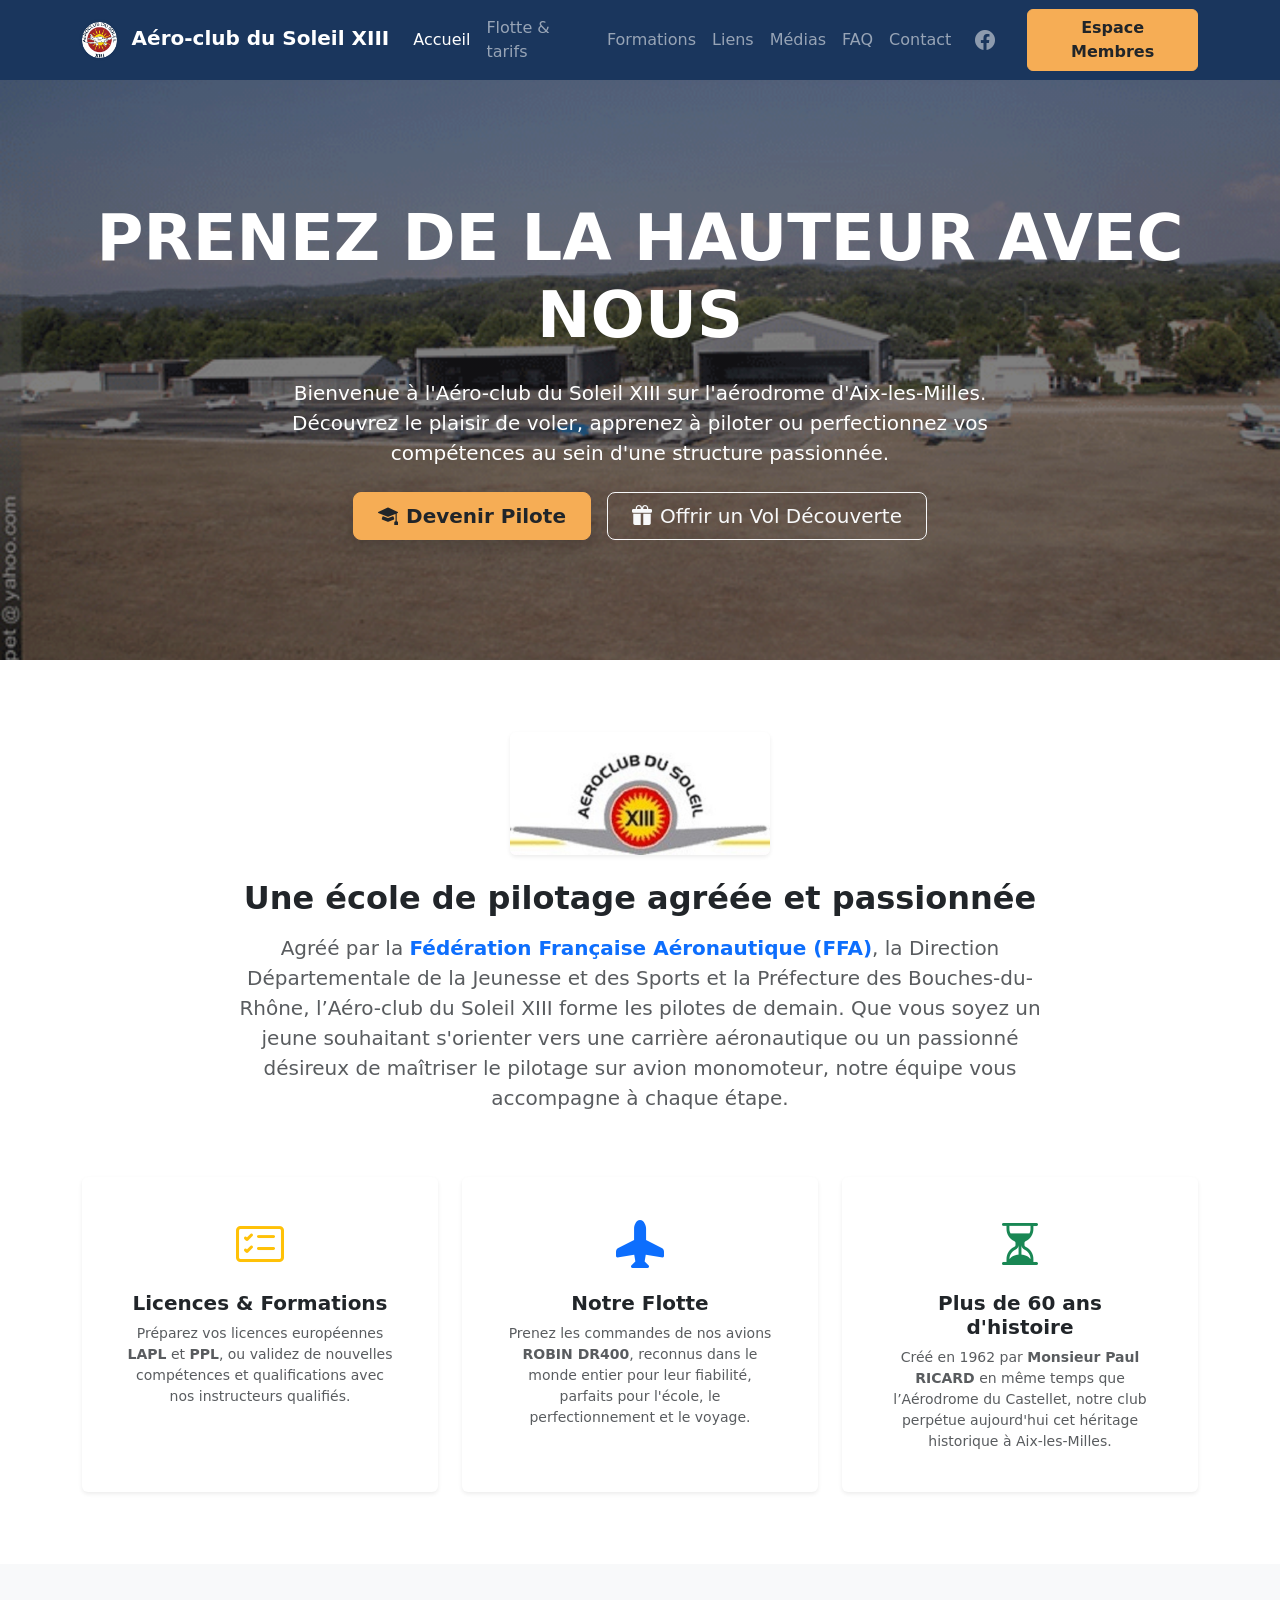
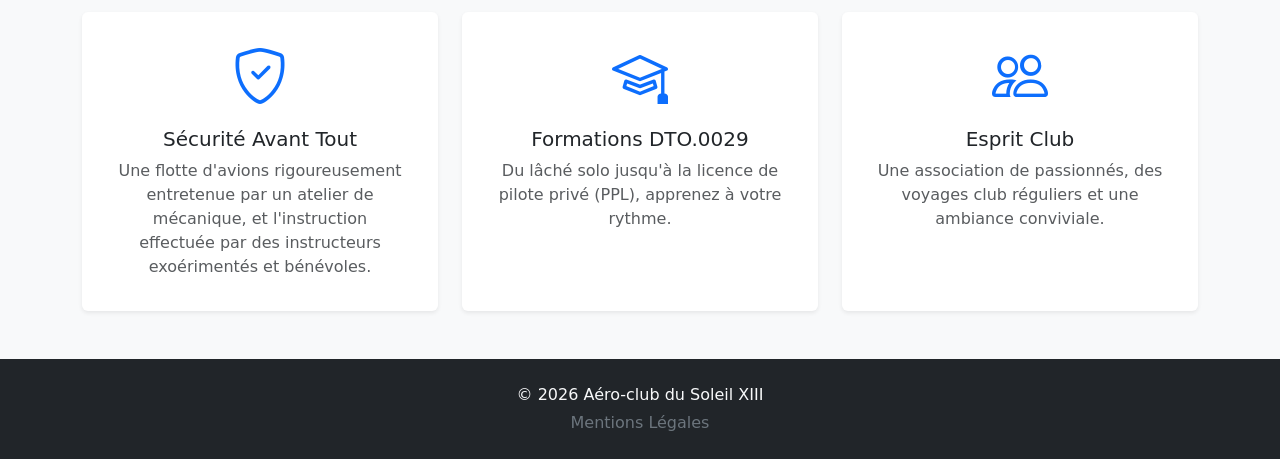
==== index.html @ 00690a93 "aéro-club" ====
<!DOCTYPE html>
<html lang="fr">

<head>
  <meta charset="UTF-8">
  <meta name="viewport" content="width=device-width, initial-scale=1.0">
  <title>Aéro-club du Soleil XIII</title>
  <!-- Bootstrap CSS -->
  <link href="https://cdn.jsdelivr.net/npm/bootstrap@5.3.3/dist/css/bootstrap.min.css" rel="stylesheet">
  <!-- Vos styles -->
  <link rel="stylesheet" href="css/style.css">
  <!-- Icônes (Optionnel mais recommandé pour les détails) -->
  <link rel="stylesheet" href="https://cdn.jsdelivr.net/npm/bootstrap-icons@1.11.3/font/bootstrap-icons.min.css">
</head>

<body>

  <!-- NAV BAR : Navigation -->
  <nav class="navbar navbar-expand-lg navbar-dark bg-dark sticky-top">
    <div class="container">
      <a class="navbar-brand fw-bold" href="index.html">
        <img src="assets/logo.png" alt="Logo Aéro-club du Soleil XIII" style="height: 2.2rem; width: auto; margin-right: 0.5rem; vertical-align: middle; border-radius: 50%; box-shadow: 0 0 4px #0001;">
        Aéro-club du Soleil XIII
      </a>
      <button class="navbar-toggler" type="button" data-bs-toggle="collapse" data-bs-target="#navbarNav"
        aria-label="Toggle navigation">
        <span class="navbar-toggler-icon"></span>
      </button>
      <div class="collapse navbar-collapse" id="navbarNav">
        <ul class="navbar-nav ms-auto align-items-lg-center">
          <li class="nav-item"><a class="nav-link active" href="index.html">Accueil</a></li>
          <li class="nav-item"><a class="nav-link" href="flotte.html">Flotte & tarifs</a></li>
          <li class="nav-item"><a class="nav-link" href="formations.html">Formations</a></li>
          <li class="nav-item"><a class="nav-link" href="liens.html">Liens</a></li>
          <li class="nav-item"><a class="nav-link" href="medias.html">Médias</a></li>
          <li class="nav-item"><a class="nav-link" href="faq.html">FAQ</a></li>
          <li class="nav-item"><a class="nav-link" href="contact.html">Contact</a></li>
          <!-- Lien Facebook dans la Nav Bar -->
          <li class="nav-item px-lg-2">
            <a class="nav-link text-white-50" href="https://www.facebook.com/PAGE_FACEBOOK" target="_blank" rel="noopener"
              title="Facebook du club">
              <i class="bi bi-facebook fs-5"></i><span class="d-lg-none ms-2">Facebook</span>
            </a>
          </li>
          <!-- Bouton d'action pour les membres vers Aerogest-->
          <li class="nav-item ms-lg-3">
            <a class="btn btn-warning text-dark fw-bold" href="https://online.aerogest.fr/Connection/Logon" target="_blank"
              rel="noopener">Espace Membres</a>
          </li>
        </ul>
      </div>
    </div>
  </nav>

  <!-- HERO SECTION : Grand visuel d'accueil court et percutant -->
  <header class="bg-dark text-white text-center py-5"
    style="background: linear-gradient(rgba(0, 0, 0, 0.5), rgba(0, 0, 0, 0.5)), url('assets/img/aerodrome.gif') no-repeat center center/cover;">
    <div class="container py-5 my-lg-4">
      <h1 class="display-3 fw-bold text-uppercase tracking-wide">Prenez de la hauteur avec nous</h1>
      <p class="lead my-4 mx-auto" style="max-width: 700px;">
        Bienvenue à l'<strong>Aéro-club du Soleil XIII</strong> sur l'aérodrome d'Aix-les-Milles.
        Découvrez le plaisir de voler, apprenez à piloter ou perfectionnez vos compétences au sein d'une structure
        passionnée.
      </p>
      <div class="d-grid gap-3 d-sm-flex justify-content-sm-center mt-4">
        <a href="formations.html" class="btn btn-warning btn-lg px-4 fw-bold text-dark shadow"><i
            class="bi bi-mortarboard-fill me-2"></i>Devenir Pilote</a>
        <a href="flotte.html" class="btn btn-outline-light btn-lg px-4"><i class="bi bi-gift-fill me-2"></i>Offrir un
          Vol Découverte</a>
      </div>
    </div>
  </header>
  
  <!-- SECTION PRÉSENTATION & ATOUTS -->
  <main class="container my-5 py-4">
  
    <!-- Présentation Générale -->
    <div class="row justify-content-center text-center mb-5">
      <div class="col-lg-9">
        <div class="row justify-content-center mb-4">
          <div class="col-lg-4">
            <img src="assets/ACS_13.jpg" alt="Aéro-club du Soleil XIII" class="img-fluid rounded shadow-sm mx-auto d-block">
          </div>
        </div>
        <h2 class="fw-bold text-dark mb-3">Une école de pilotage agréée et passionnée</h2>
        <p class="text-muted fs-5 leading-relaxed">
          Agréé par la <a href="https://ffa-aero.fr/FR/Federation_Aeronautique.awp" target="_blank" rel="noopener"
            class="text-decoration-none fw-bold">Fédération Française Aéronautique (FFA)</a>, la Direction Départementale de la Jeunesse et des Sports
          et la Préfecture des Bouches-du-Rhône, l’Aéro-club du Soleil XIII forme les pilotes de demain. Que vous soyez un
          jeune souhaitant s'orienter vers une carrière aéronautique ou un passionné désireux de maîtriser le pilotage sur
          avion monomoteur, notre équipe vous accompagne à chaque étape.
        </p>
      </div>
    </div>
  
    <!-- Les 3 Piliers du Club (Grille de cartes) -->
    <div class="row g-4 text-center">
  
      <!-- Bloc 1 : Formations -->
      <div class="col-md-4">
        <div class="card h-100 border-0 shadow-sm p-4">
          <div class="card-body">
            <div class="text-warning display-5 mb-3">
              <i class="bi bi-card-checklist"></i>
            </div>
            <h3 class="h5 fw-bold text-darkcard-title">Licences & Formations</h3>
            <p class="card-text text-muted small">
              Préparez vos licences européennes <strong>LAPL</strong> et <strong>PPL</strong>, ou validez de nouvelles
              compétences et qualifications avec nos instructeurs qualifiés.
            </p>
          </div>
        </div>
      </div>
  
      <!-- Bloc 2 : La Flotte -->
      <div class="col-md-4">
        <div class="card h-100 border-0 shadow-sm p-4">
          <div class="card-body">
            <div class="text-primary display-5 mb-3">
              <i class="bi bi-airplane-fill"></i>
            </div>
            <h3 class="h5 fw-bold text-dark card-title">Notre Flotte</h3>
            <p class="card-text text-muted small">
              Prenez les commandes de nos avions <strong>ROBIN DR400</strong>, reconnus dans le monde entier pour leur
              fiabilité, parfaits pour l'école, le perfectionnement et le voyage.
            </p>
          </div>
        </div>
      </div>
  
      <!-- Bloc 3 : L'Histoire -->
      <div class="col-md-4">
        <div class="card h-100 border-0 shadow-sm p-4">
          <div class="card-body">
            <div class="text-success display-5 mb-3">
              <i class="bi bi-hourglass-split"></i>
            </div>
            <h3 class="h5 fw-bold text-dark card-title">Plus de 60 ans d'histoire</h3>
            <p class="card-text text-muted small">
              Créé en 1962 par <strong>Monsieur Paul RICARD</strong> en même temps que l’Aérodrome du Castellet, notre
              club perpétue aujourd'hui cet héritage historique à Aix-les-Milles.
            </p>
          </div>
        </div>
      </div>
  
    </div>
  
  </main>

  <!-- SECTION : Les points forts (Grille Bootstrap) -->
  <section class="py-5 bg-light">
    <div class="container">
      <div class="row text-center g-4">
        <div class="col-md-4">
          <div class="card h-100 border-0 shadow-sm p-3">
            <div class="card-body">
              <i class="bi bi-shield-check display-4 text-primary"></i>
              <h3 class="card-title h5 mt-3">Sécurité Avant Tout</h3>
              <p class="card-text text-muted">Une flotte d'avions rigoureusement entretenue par un atelier de mécanique, et l'instruction effectuée par des
                instructeurs exoérimentés et bénévoles.</p>
            </div>
          </div>
        </div>
        <div class="col-md-4">
          <div class="card h-100 border-0 shadow-sm p-3">
            <div class="card-body">
              <i class="bi bi-mortarboard display-4 text-primary"></i>
              <h3 class="card-title h5 mt-3">Formations DTO.0029</h3>
              <p class="card-text text-muted">Du lâché solo jusqu'à la licence de pilote privé (PPL), apprenez à votre
                rythme.</p>
            </div>
          </div>
        </div>
        <div class="col-md-4">
          <div class="card h-100 border-0 shadow-sm p-3">
            <div class="card-body">
              <i class="bi bi-people display-4 text-primary"></i>
              <h3 class="card-title h5 mt-3">Esprit Club</h3>
              <p class="card-text text-muted">Une association de passionnés, des voyages club réguliers et une ambiance
                conviviale.</p>
            </div>
          </div>
        </div>
      </div>
    </div>
  </section>

  <!-- FOOTER -->
  <footer class="bg-dark text-light py-4">
    <div class="container text-center">
      <p class="mb-1">&copy; 2026 Aéro-club du Soleil XIII</p>
      <p class="mb-0">
        <a href="mentions-legales.html" class="text-secondary text-decoration-none small-link"
          style="transition: color 0.2s;">Mentions Légales</a>
      </p>
    </div>
  </footer>

  <!-- Bootstrap JS -->
  <script src="https://cdn.jsdelivr.net/npm/bootstrap@5.3.3/dist/js/bootstrap.bundle.min.js"></script>

</body>

</html>
---- css/style.css ----
/* Couleurs personnalisées pour l'Aéro-club */
:root {
  --bleu-aero: #1a365d;
  --jaune-soleil: #f6ad55;
}

/* Modification du bouton principal pour coller au thème */
.btn-primary {
  background-color: var(--bleu-aero) !important;
  border-color: var(--bleu-aero) !important;
}

.btn-primary:hover {
  background-color: #2a4365 !important;
}

/* Style de la barre de navigation */
.navbar {
  background-color: var(--bleu-aero) !important;
}

.btn-warning {
  background-color: var(--jaune-soleil) !important;
  border-color: var(--jaune-soleil) !important;
}

/* Conteneur photo au format exact du KX (Ratio 3:2) */
.ratio-kx {
  aspect-ratio: 3 / 2;
  width: 100%;
  background-color: #f8f9fa;
  /* Fond gris clair si une image charge mal */
}

/* Force toutes les images à remplir le conteneur sans se déformer */
.img-flotte {
  width: 100%;
  height: 100%;
  object-fit: cover;
  object-position: center;
}
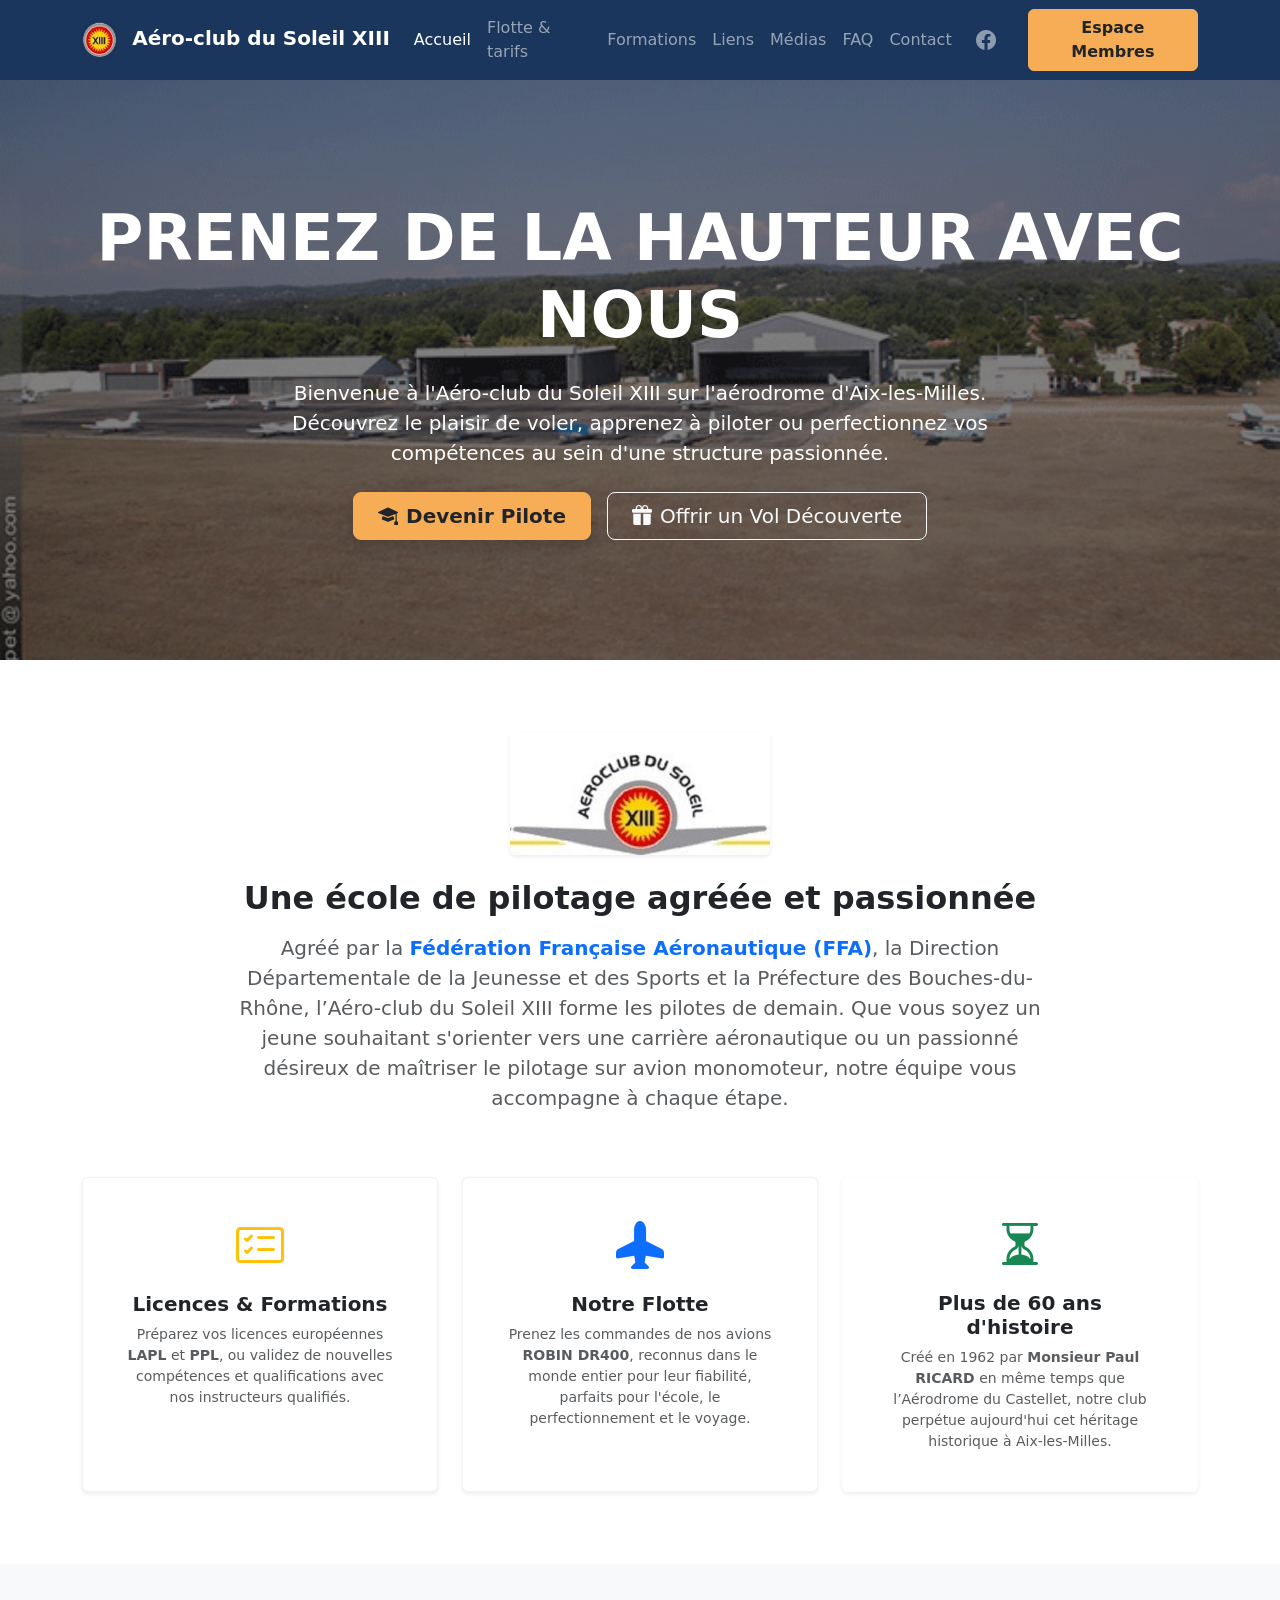
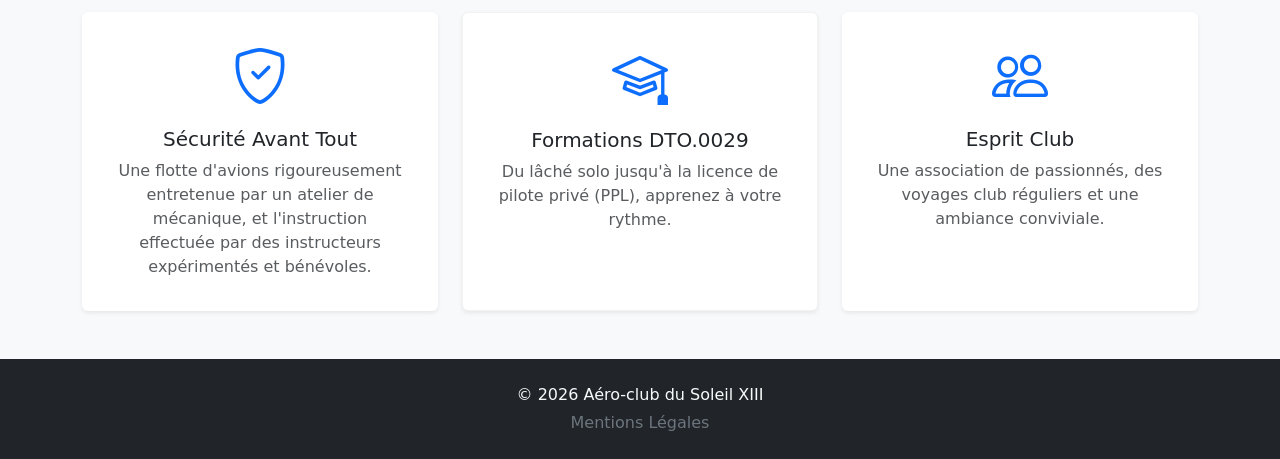
==== commit ad09b4d5: "corrections" ====
--- a/index.html
+++ b/index.html
@@ -98,12 +98,14 @@
   
       <!-- Bloc 1 : Formations -->
       <div class="col-md-4">
-        <div class="card h-100 border-0 shadow-sm p-4">
+        <div class="card card-interactive h-100 border-0 shadow-sm p-4 position-relative">
           <div class="card-body">
             <div class="text-warning display-5 mb-3">
               <i class="bi bi-card-checklist"></i>
             </div>
-            <h3 class="h5 fw-bold text-darkcard-title">Licences & Formations</h3>
+            <h3 class="h5 fw-bold text-dark card-title">
+              <a href="formations.html" class="stretched-link text-decoration-none">Licences & Formations</a>
+            </h3>
             <p class="card-text text-muted small">
               Préparez vos licences européennes <strong>LAPL</strong> et <strong>PPL</strong>, ou validez de nouvelles
               compétences et qualifications avec nos instructeurs qualifiés.
@@ -114,12 +116,14 @@
   
       <!-- Bloc 2 : La Flotte -->
       <div class="col-md-4">
-        <div class="card h-100 border-0 shadow-sm p-4">
+        <div class="card card-interactive h-100 border-0 shadow-sm p-4 position-relative">
           <div class="card-body">
             <div class="text-primary display-5 mb-3">
               <i class="bi bi-airplane-fill"></i>
             </div>
-            <h3 class="h5 fw-bold text-dark card-title">Notre Flotte</h3>
+            <h3 class="h5 fw-bold text-dark card-title">
+              <a href="flotte.html" class="stretched-link text-decoration-none">Notre Flotte</a>
+            </h3>
             <p class="card-text text-muted small">
               Prenez les commandes de nos avions <strong>ROBIN DR400</strong>, reconnus dans le monde entier pour leur
               fiabilité, parfaits pour l'école, le perfectionnement et le voyage.
@@ -158,15 +162,17 @@
               <i class="bi bi-shield-check display-4 text-primary"></i>
               <h3 class="card-title h5 mt-3">Sécurité Avant Tout</h3>
               <p class="card-text text-muted">Une flotte d'avions rigoureusement entretenue par un atelier de mécanique, et l'instruction effectuée par des
-                instructeurs exoérimentés et bénévoles.</p>
+                instructeurs expérimentés et bénévoles.</p>
             </div>
           </div>
         </div>
         <div class="col-md-4">
-          <div class="card h-100 border-0 shadow-sm p-3">
+          <div class="card card-interactive h-100 border-0 shadow-sm p-3 position-relative">
             <div class="card-body">
               <i class="bi bi-mortarboard display-4 text-primary"></i>
-              <h3 class="card-title h5 mt-3">Formations DTO.0029</h3>
+              <h3 class="card-title h5 mt-3">
+                <a href="formations.html" class="stretched-link text-decoration-none">Formations DTO.0029</a>
+              </h3>
               <p class="card-text text-muted">Du lâché solo jusqu'à la licence de pilote privé (PPL), apprenez à votre
                 rythme.</p>
             </div>
--- a/css/style.css
+++ b/css/style.css
@@ -39,3 +39,60 @@
   object-fit: cover;
   object-position: center;
 }
+
+/* Effet de survol sur les cartes de liens (générique) */
+.card {
+  transition: transform 0.3s ease, box-shadow 0.3s ease;
+}
+
+.card:hover {
+  transform: translateY(-5px);
+  box-shadow: 0 10px 20px rgba(0, 0, 0, 0.1) !important;
+}
+
+/* Cartes interactives (cliquables) */
+.card-interactive {
+  cursor: pointer;
+  transition: transform 0.4s cubic-bezier(0.165, 0.84, 0.44, 1), 
+              box-shadow 0.4s cubic-bezier(0.165, 0.84, 0.44, 1), 
+              border-color 0.3s ease !important;
+  border: 1px solid rgba(0, 0, 0, 0.05) !important;
+}
+
+.card-interactive:hover {
+  transform: translateY(-8px) scale(1.02) !important;
+  box-shadow: 0 15px 30px rgba(26, 54, 93, 0.15) !important;
+  border-color: var(--jaune-soleil) !important;
+}
+
+/* Couleur du titre dans les cartes interactives */
+.card-interactive .card-title a {
+  color: #212529;
+  transition: color 0.3s ease;
+}
+
+.card-interactive:hover .card-title a {
+  color: var(--bleu-aero) !important;
+}
+
+/* Animation des icônes pour les cartes interactives au survol */
+.card-interactive .bi {
+  display: inline-block;
+  transition: transform 0.4s cubic-bezier(0.175, 0.885, 0.32, 1.275);
+}
+
+.card-interactive:hover .bi {
+  transform: scale(1.2) rotate(8deg);
+}
+
+/* Style spécifique pour le bouton Google Play */
+.btn-google-play {
+  background-color: #000;
+  color: #fff;
+  border: none;
+}
+
+.btn-google-play:hover {
+  background-color: #333;
+  color: #fff;
+}
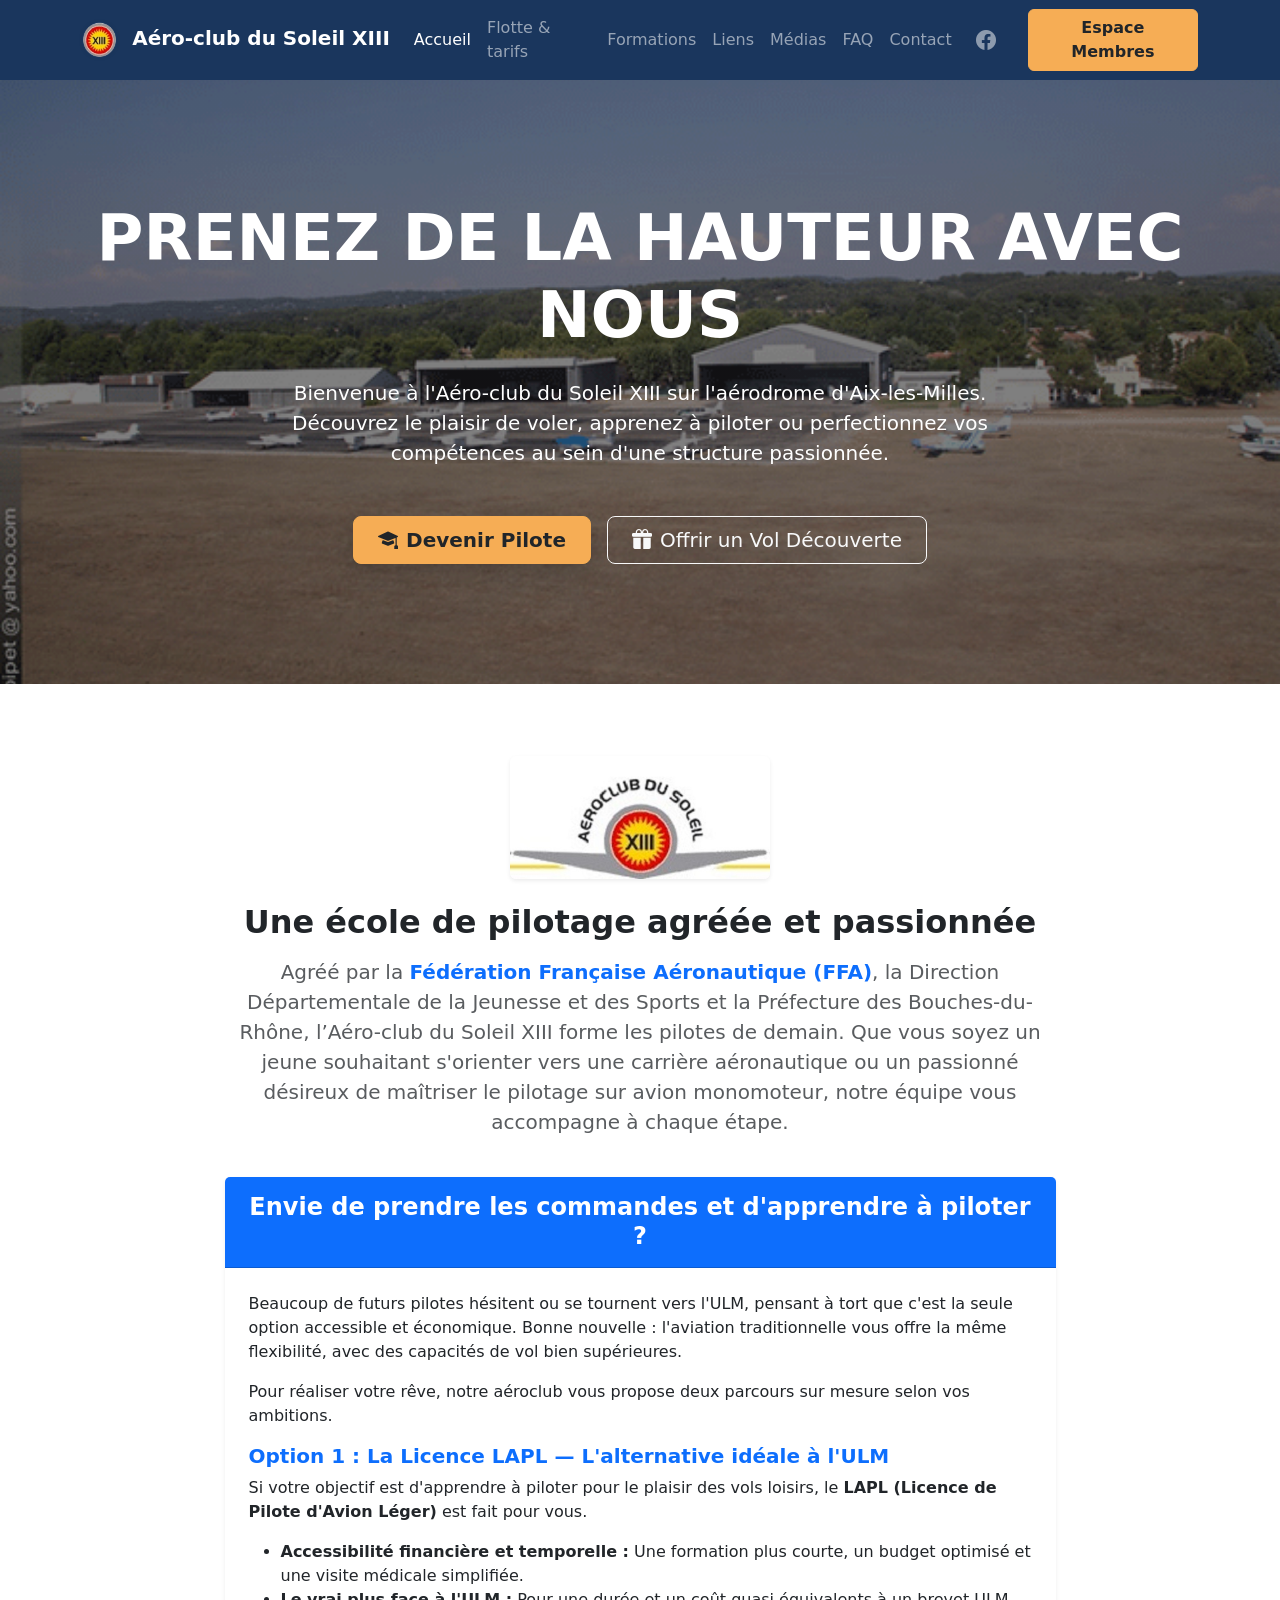
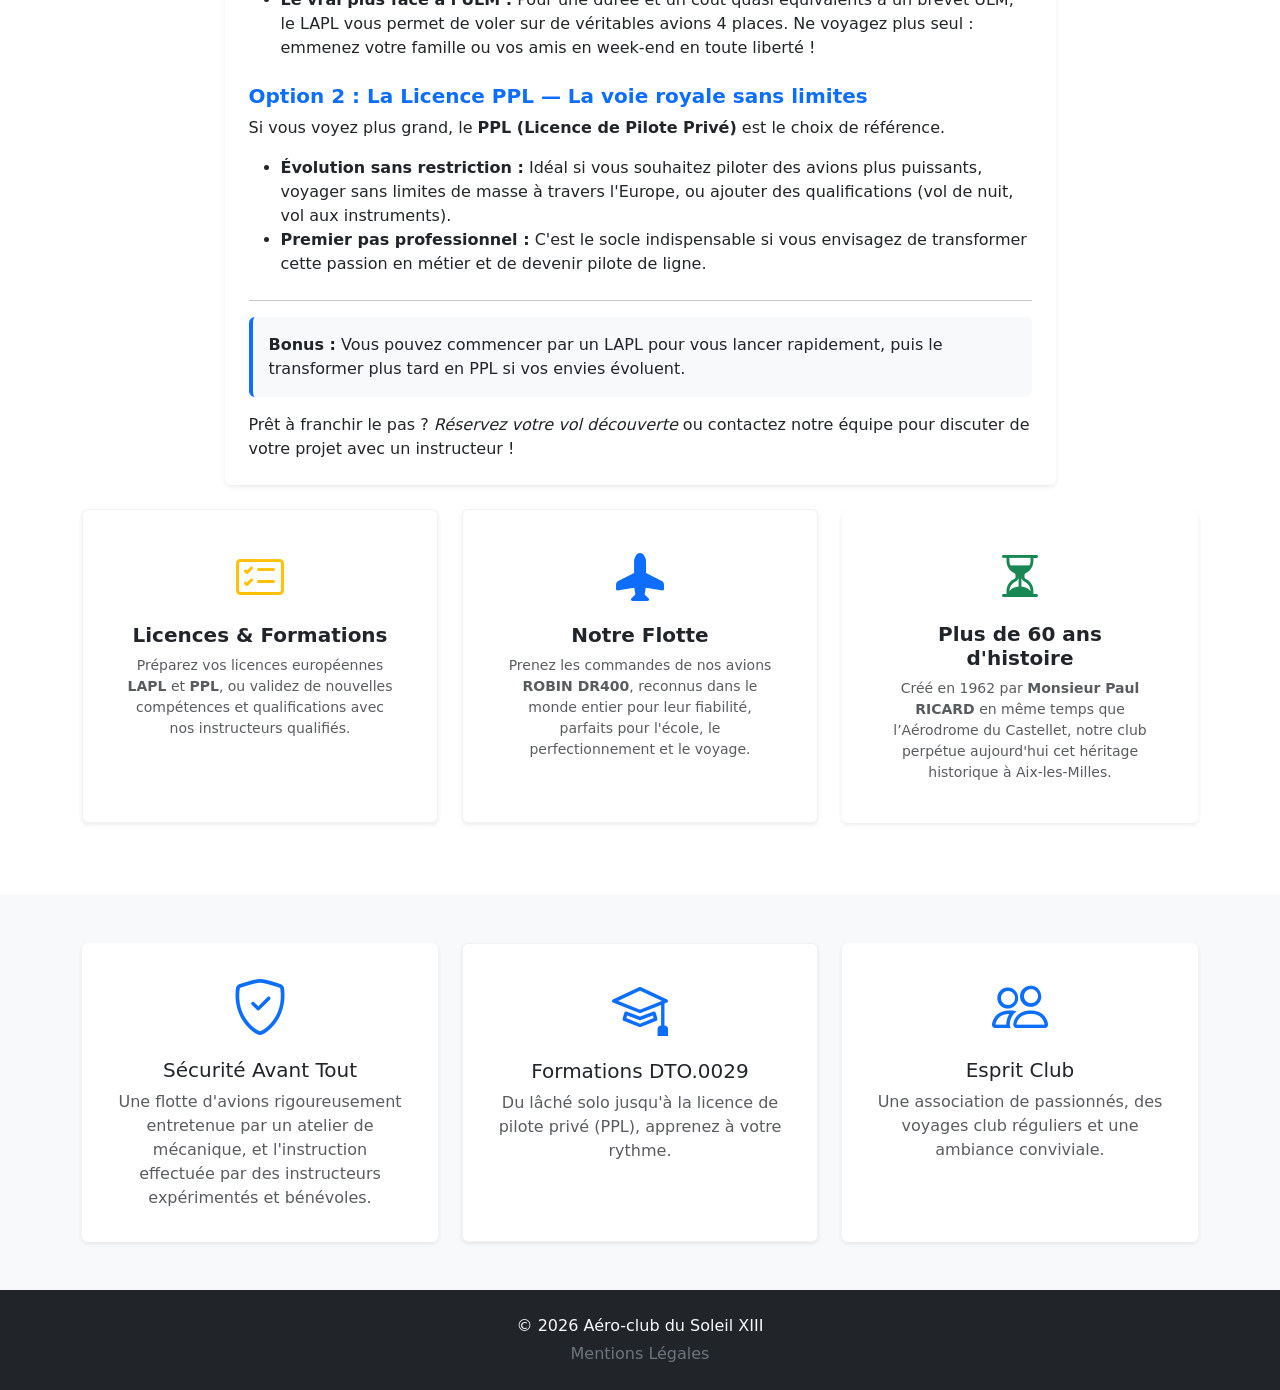
==== commit 544bbc90: "ajout texte page accueil" ====
--- a/index.html
+++ b/index.html
@@ -19,7 +19,8 @@
   <nav class="navbar navbar-expand-lg navbar-dark bg-dark sticky-top">
     <div class="container">
       <a class="navbar-brand fw-bold" href="index.html">
-        <img src="assets/logo.png" alt="Logo Aéro-club du Soleil XIII" style="height: 2.2rem; width: auto; margin-right: 0.5rem; vertical-align: middle; border-radius: 50%; box-shadow: 0 0 4px #0001;">
+        <img src="assets/logo.png" alt="Logo Aéro-club du Soleil XIII"
+          style="height: 2.2rem; width: auto; margin-right: 0.5rem; vertical-align: middle; border-radius: 50%; box-shadow: 0 0 4px #0001;">
         Aéro-club du Soleil XIII
       </a>
       <button class="navbar-toggler" type="button" data-bs-toggle="collapse" data-bs-target="#navbarNav"
@@ -37,15 +38,15 @@
           <li class="nav-item"><a class="nav-link" href="contact.html">Contact</a></li>
           <!-- Lien Facebook dans la Nav Bar -->
           <li class="nav-item px-lg-2">
-            <a class="nav-link text-white-50" href="https://www.facebook.com/PAGE_FACEBOOK" target="_blank" rel="noopener"
-              title="Facebook du club">
+            <a class="nav-link text-white-50" href="https://www.facebook.com/PAGE_FACEBOOK" target="_blank"
+              rel="noopener" title="Facebook du club">
               <i class="bi bi-facebook fs-5"></i><span class="d-lg-none ms-2">Facebook</span>
             </a>
           </li>
           <!-- Bouton d'action pour les membres vers Aerogest-->
           <li class="nav-item ms-lg-3">
-            <a class="btn btn-warning text-dark fw-bold" href="https://online.aerogest.fr/Connection/Logon" target="_blank"
-              rel="noopener">Espace Membres</a>
+            <a class="btn btn-warning text-dark fw-bold" href="https://online.aerogest.fr/Connection/Logon"
+              target="_blank" rel="noopener">Espace Membres</a>
           </li>
         </ul>
       </div>
@@ -62,7 +63,7 @@
         Découvrez le plaisir de voler, apprenez à piloter ou perfectionnez vos compétences au sein d'une structure
         passionnée.
       </p>
-      <div class="d-grid gap-3 d-sm-flex justify-content-sm-center mt-4">
+      <div class="d-grid gap-3 d-sm-flex justify-content-sm-center mt-5">
         <a href="formations.html" class="btn btn-warning btn-lg px-4 fw-bold text-dark shadow"><i
             class="bi bi-mortarboard-fill me-2"></i>Devenir Pilote</a>
         <a href="flotte.html" class="btn btn-outline-light btn-lg px-4"><i class="bi bi-gift-fill me-2"></i>Offrir un
@@ -70,32 +71,96 @@
       </div>
     </div>
   </header>
-  
+
   <!-- SECTION PRÉSENTATION & ATOUTS -->
   <main class="container my-5 py-4">
-  
+
     <!-- Présentation Générale -->
-    <div class="row justify-content-center text-center mb-5">
+    <div class="row justify-content-center text-center mb-4">
       <div class="col-lg-9">
         <div class="row justify-content-center mb-4">
           <div class="col-lg-4">
-            <img src="assets/ACS_13.jpg" alt="Aéro-club du Soleil XIII" class="img-fluid rounded shadow-sm mx-auto d-block">
+            <img src="assets/ACS_13.jpg" alt="Aéro-club du Soleil XIII"
+              class="img-fluid rounded shadow-sm mx-auto d-block">
           </div>
         </div>
         <h2 class="fw-bold text-dark mb-3">Une école de pilotage agréée et passionnée</h2>
         <p class="text-muted fs-5 leading-relaxed">
           Agréé par la <a href="https://ffa-aero.fr/FR/Federation_Aeronautique.awp" target="_blank" rel="noopener"
-            class="text-decoration-none fw-bold">Fédération Française Aéronautique (FFA)</a>, la Direction Départementale de la Jeunesse et des Sports
-          et la Préfecture des Bouches-du-Rhône, l’Aéro-club du Soleil XIII forme les pilotes de demain. Que vous soyez un
-          jeune souhaitant s'orienter vers une carrière aéronautique ou un passionné désireux de maîtriser le pilotage sur
+            class="text-decoration-none fw-bold">Fédération Française Aéronautique (FFA)</a>, la Direction
+          Départementale de la Jeunesse et des Sports
+          et la Préfecture des Bouches-du-Rhône, l’Aéro-club du Soleil XIII forme les pilotes de demain. Que vous soyez
+          un
+          jeune souhaitant s'orienter vers une carrière aéronautique ou un passionné désireux de maîtriser le pilotage
+          sur
           avion monomoteur, notre équipe vous accompagne à chaque étape.
         </p>
       </div>
     </div>
-  
+
+    <!-- Marketing -->
+    <div class="row justify-content-center mb-4">
+      <div class="col-lg-9">
+        <div class="card shadow-sm border-0">
+          <div class="card-header bg-primary text-white text-center py-3">
+            <h4 class="fw-bold mb-0 text-white">Envie de prendre les commandes et d'apprendre à piloter ?</h4>
+          </div>
+          <div class="card-body p-4 text-start">
+            <p>Beaucoup de futurs pilotes hésitent ou se tournent vers l'ULM, pensant à tort que c'est la seule option
+              accessible et économique. Bonne nouvelle : l'aviation traditionnelle vous offre la même flexibilité, avec
+              des
+              capacités de vol bien supérieures.</p>
+
+            <p>Pour réaliser votre rêve, notre aéroclub vous propose deux parcours sur mesure selon vos ambitions.</p>
+
+            <section class="mb-4">
+              <h5 class="fw-bold text-primary">Option 1 : La Licence LAPL — L'alternative idéale à l'ULM</h5>
+              <p>Si votre objectif est d'apprendre à piloter pour le plaisir des vols loisirs, le <strong>LAPL (Licence
+                  de
+                  Pilote d'Avion Léger)</strong> est fait pour vous.</p>
+              <ul>
+                <li><strong>Accessibilité financière et temporelle :</strong> Une formation plus courte, un budget
+                  optimisé
+                  et une visite médicale simplifiée.</li>
+                <li><strong>Le vrai plus face à l'ULM :</strong> Pour une durée et un coût quasi équivalents à un brevet
+                  ULM, le LAPL vous permet de voler sur de véritables avions 4 places. Ne voyagez plus seul : emmenez
+                  votre
+                  famille ou vos amis en week-end en toute liberté !</li>
+              </ul>
+            </section>
+
+            <section class="mb-4">
+              <h5 class="fw-bold text-primary">Option 2 : La Licence PPL — La voie royale sans limites</h5>
+              <p>Si vous voyez plus grand, le <strong>PPL (Licence de Pilote Privé)</strong> est le choix de référence.
+              </p>
+              <ul>
+                <li><strong>Évolution sans restriction :</strong> Idéal si vous souhaitez piloter des avions plus
+                  puissants,
+                  voyager sans limites de masse à travers l'Europe, ou ajouter des qualifications (vol de nuit, vol aux
+                  instruments).</li>
+                <li><strong>Premier pas professionnel :</strong> C'est le socle indispensable si vous envisagez de
+                  transformer cette passion en métier et de devenir pilote de ligne.</li>
+              </ul>
+            </section>
+
+            <hr>
+
+            <blockquote class="blockquote bg-light p-3 rounded border-start border-4 border-primary fs-6">
+              <p class="mb-0"><strong>Bonus :</strong> Vous pouvez commencer par un LAPL pour vous lancer rapidement,
+                puis
+                le transformer plus tard en PPL si vos envies évoluent.</p>
+            </blockquote>
+
+            <p class="mb-0">Prêt à franchir le pas ? <em>Réservez votre vol découverte</em> ou contactez notre équipe
+              pour
+              discuter de votre projet avec un instructeur !</p>
+          </div>
+        </div>
+      </div>
+    </div>
     <!-- Les 3 Piliers du Club (Grille de cartes) -->
     <div class="row g-4 text-center">
-  
+
       <!-- Bloc 1 : Formations -->
       <div class="col-md-4">
         <div class="card card-interactive h-100 border-0 shadow-sm p-4 position-relative">
@@ -113,7 +178,7 @@
           </div>
         </div>
       </div>
-  
+
       <!-- Bloc 2 : La Flotte -->
       <div class="col-md-4">
         <div class="card card-interactive h-100 border-0 shadow-sm p-4 position-relative">
@@ -131,7 +196,7 @@
           </div>
         </div>
       </div>
-  
+
       <!-- Bloc 3 : L'Histoire -->
       <div class="col-md-4">
         <div class="card h-100 border-0 shadow-sm p-4">
@@ -147,9 +212,9 @@
           </div>
         </div>
       </div>
-  
-    </div>
-  
+
+    </div>
+
   </main>
 
   <!-- SECTION : Les points forts (Grille Bootstrap) -->
@@ -161,7 +226,8 @@
             <div class="card-body">
               <i class="bi bi-shield-check display-4 text-primary"></i>
               <h3 class="card-title h5 mt-3">Sécurité Avant Tout</h3>
-              <p class="card-text text-muted">Une flotte d'avions rigoureusement entretenue par un atelier de mécanique, et l'instruction effectuée par des
+              <p class="card-text text-muted">Une flotte d'avions rigoureusement entretenue par un atelier de mécanique,
+                et l'instruction effectuée par des
                 instructeurs expérimentés et bénévoles.</p>
             </div>
           </div>
@@ -208,4 +274,4 @@
 
 </body>
 
-</html>
+</html>
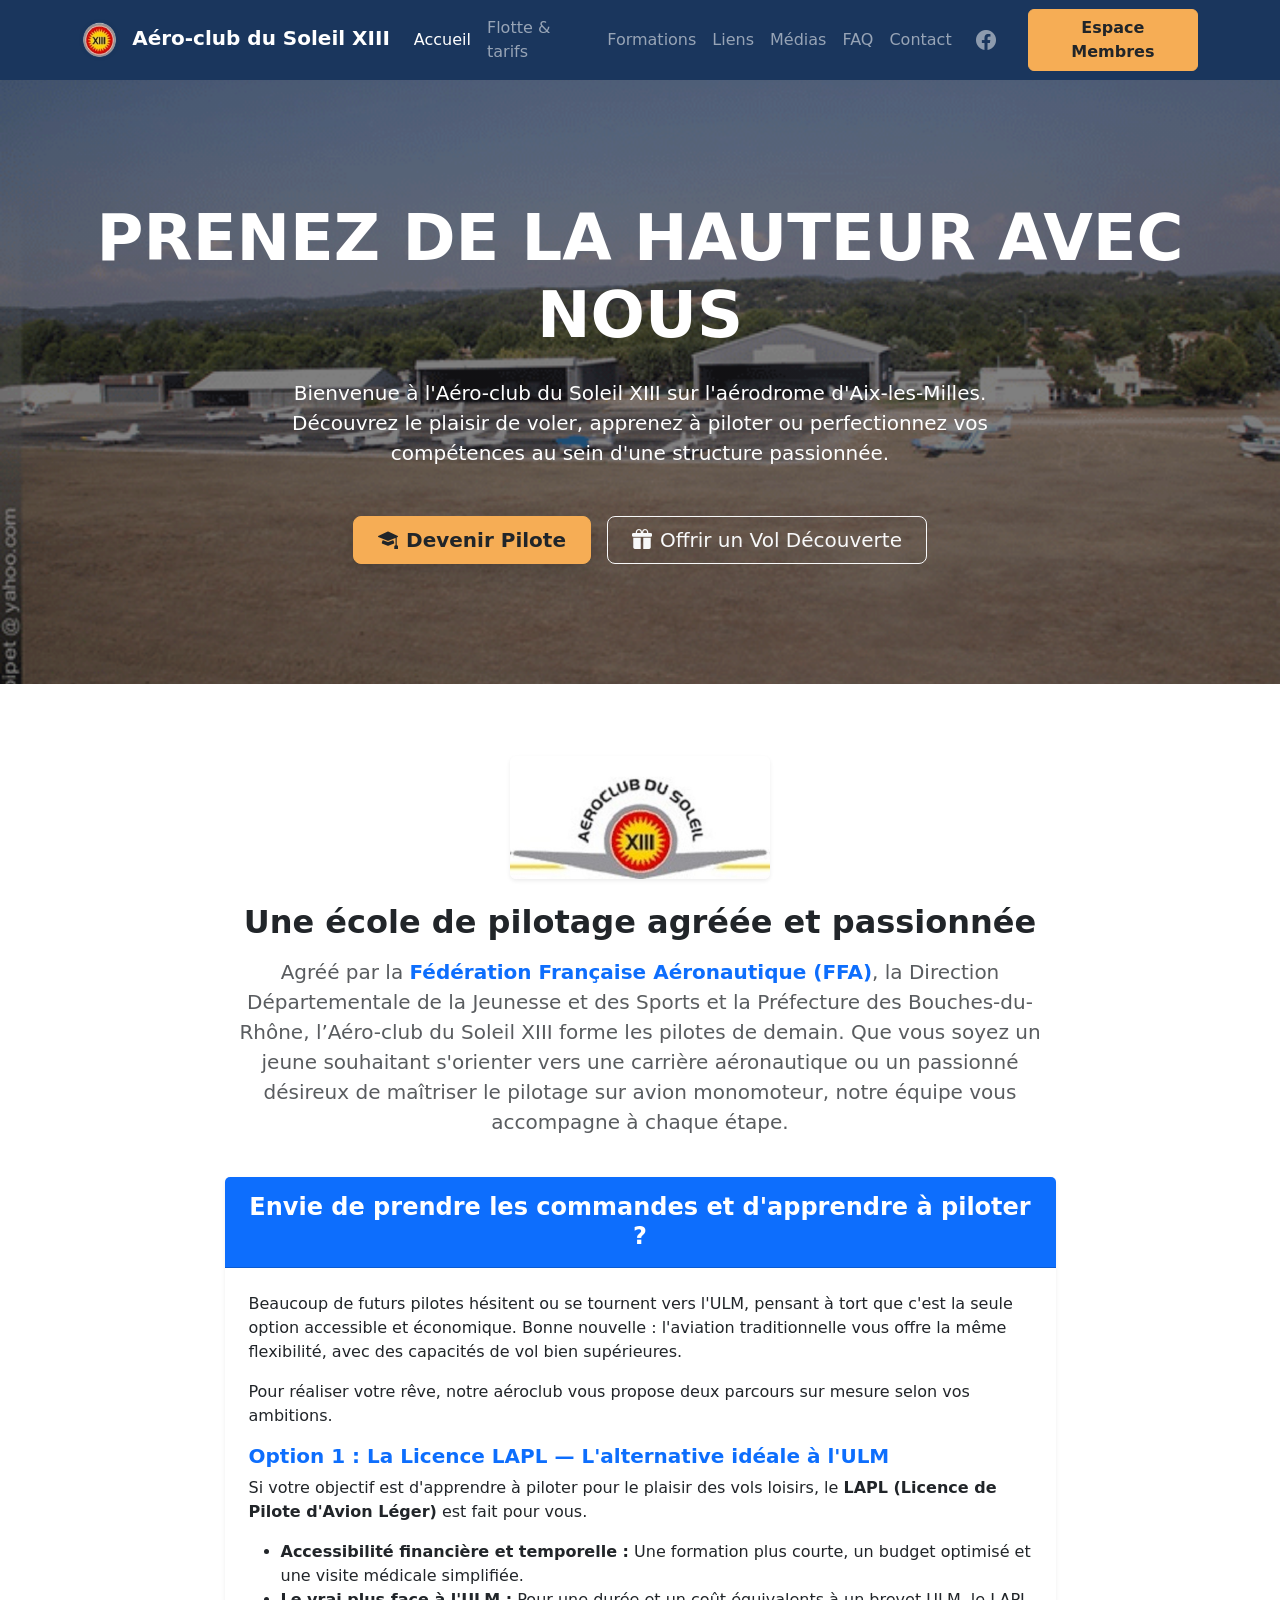
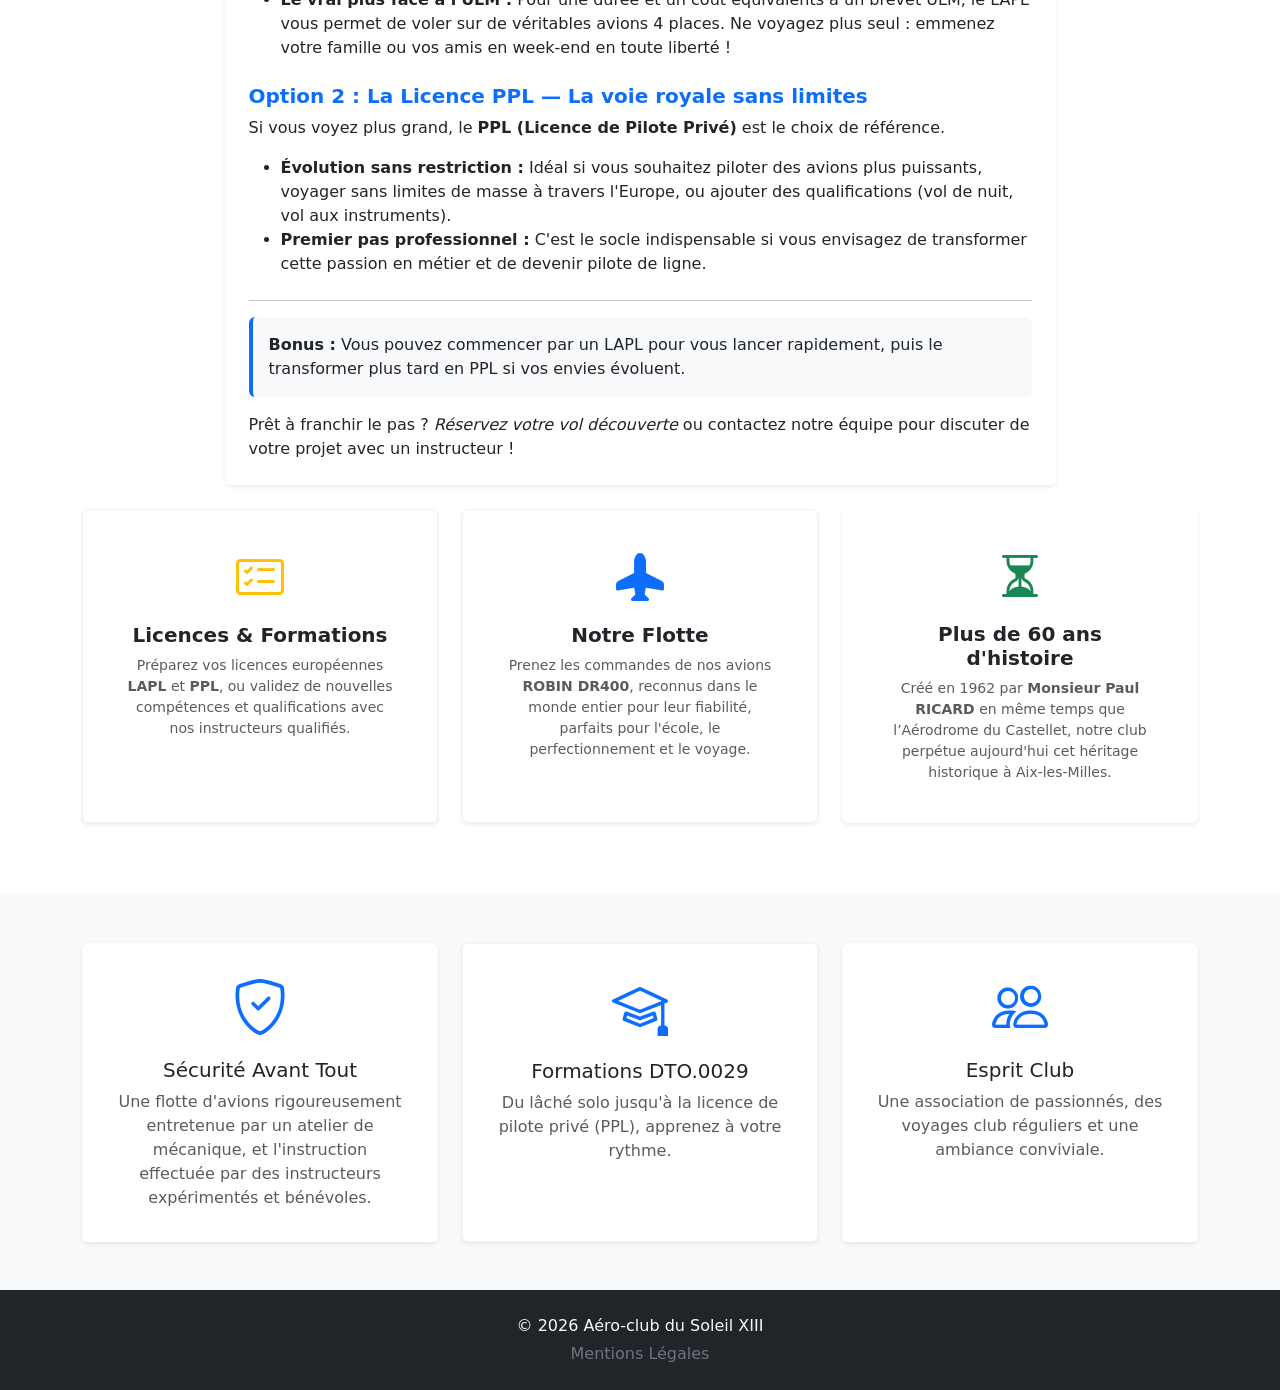
==== commit a0cde18f: "maj" ====
--- a/index.html
+++ b/index.html
@@ -122,7 +122,7 @@
                 <li><strong>Accessibilité financière et temporelle :</strong> Une formation plus courte, un budget
                   optimisé
                   et une visite médicale simplifiée.</li>
-                <li><strong>Le vrai plus face à l'ULM :</strong> Pour une durée et un coût quasi équivalents à un brevet
+                <li><strong>Le vrai plus face à l'ULM :</strong> Pour une durée et un coût équivalents à un brevet
                   ULM, le LAPL vous permet de voler sur de véritables avions 4 places. Ne voyagez plus seul : emmenez
                   votre
                   famille ou vos amis en week-end en toute liberté !</li>
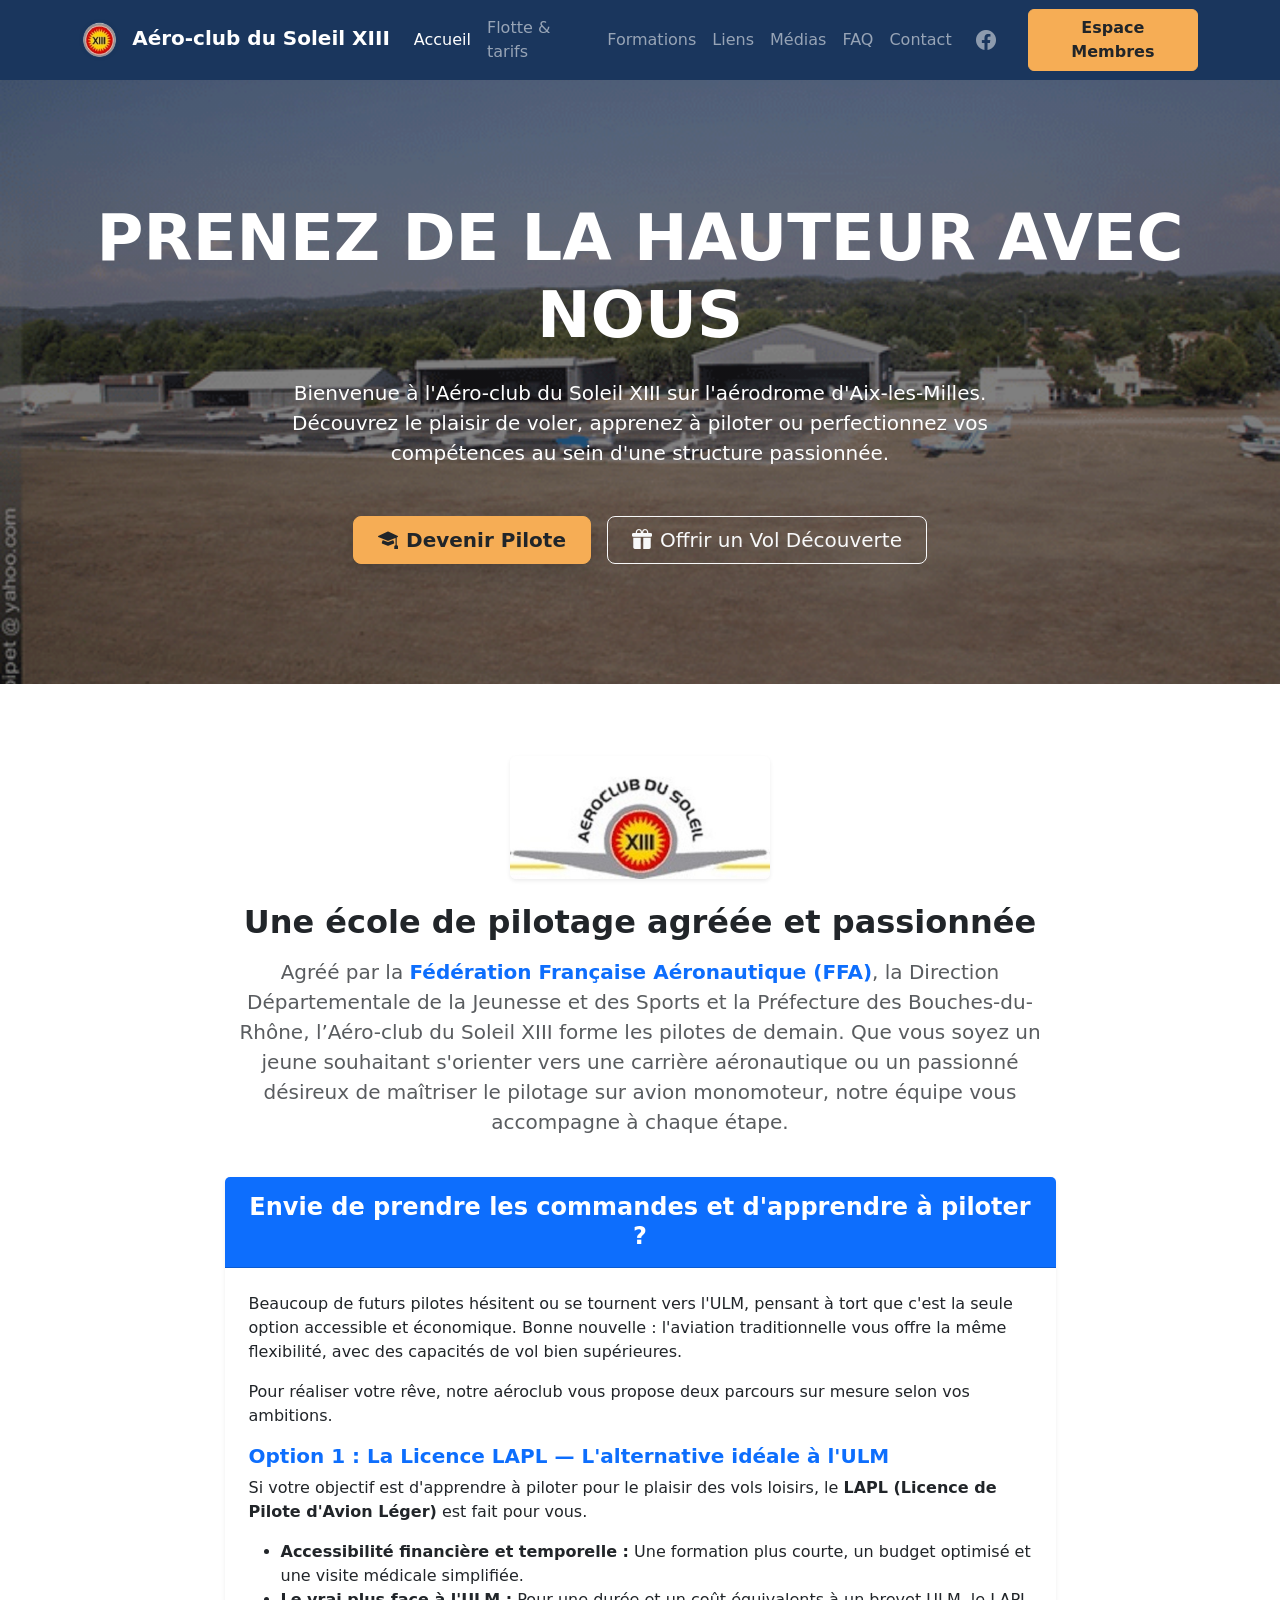
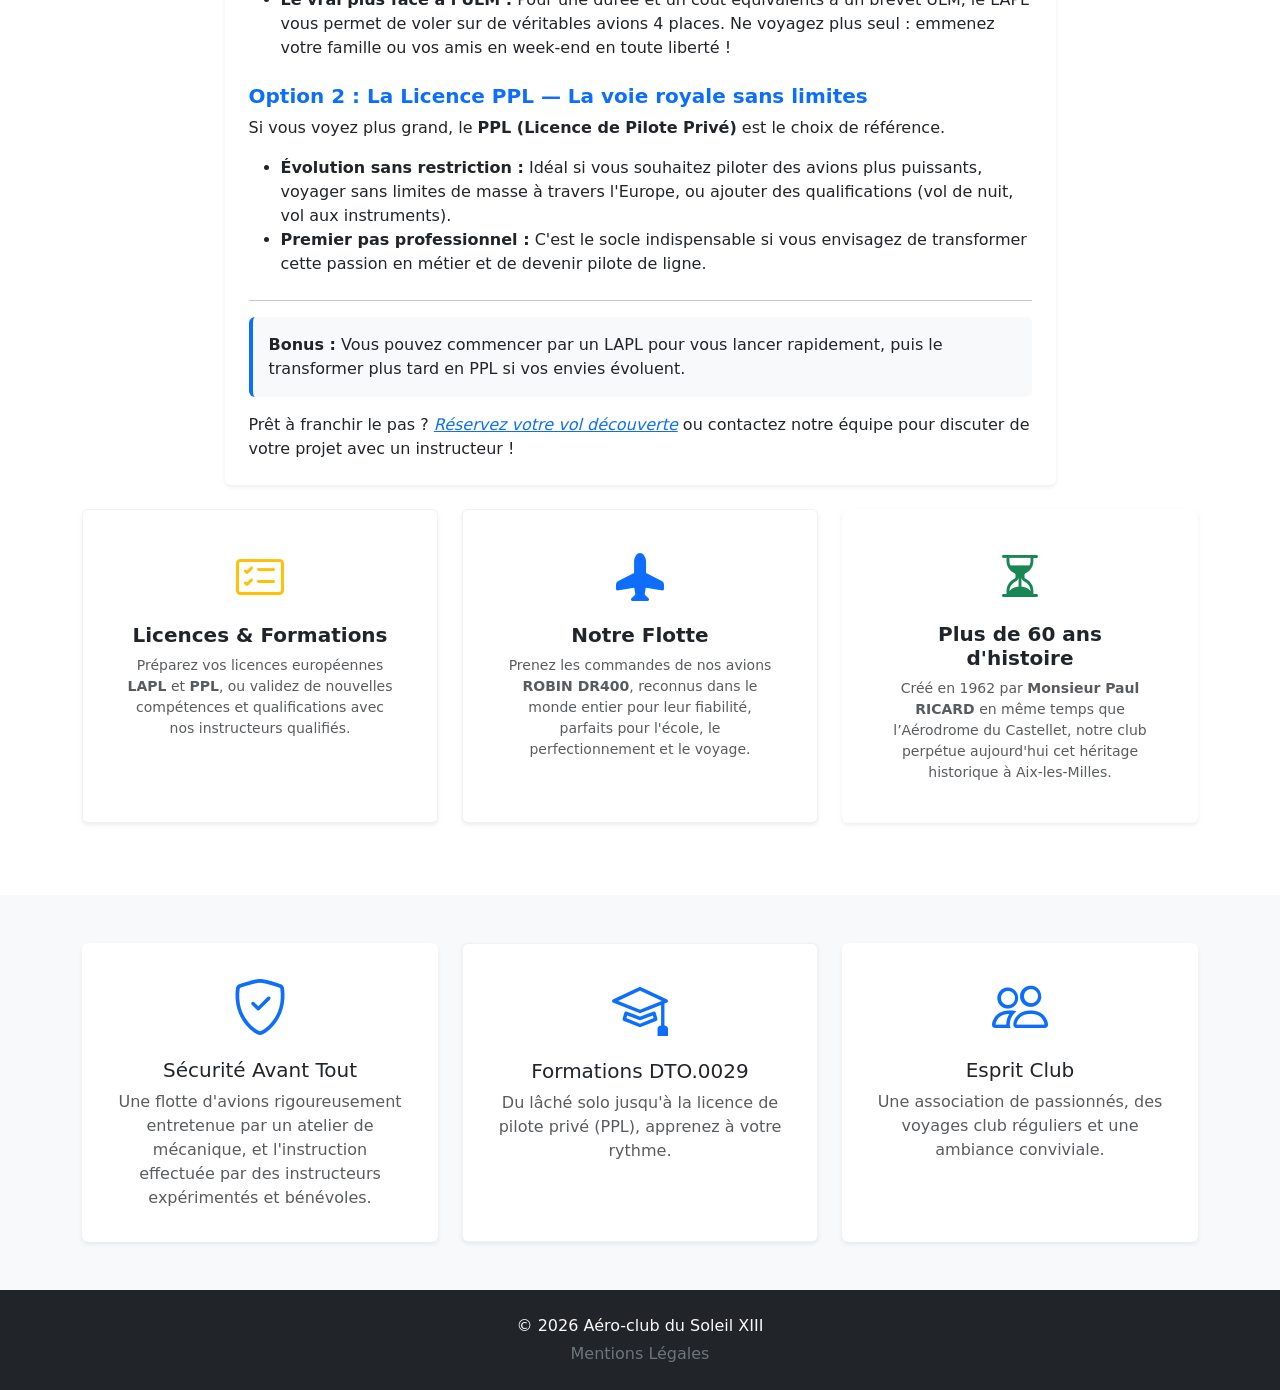
==== commit b18f87a5: "maj" ====
--- a/index.html
+++ b/index.html
@@ -151,9 +151,17 @@
                 le transformer plus tard en PPL si vos envies évoluent.</p>
             </blockquote>
 
-            <p class="mb-0">Prêt à franchir le pas ? <em>Réservez votre vol découverte</em> ou contactez notre équipe
+            <p class="mb-0">Prêt à franchir le pas ? <a href="#infoVolDecouverte" data-bs-toggle="collapse" role="button" aria-expanded="false" aria-controls="infoVolDecouverte" class="text-primary text-decoration-underline" style="cursor: pointer;"><em>Réservez votre vol découverte</em></a> ou contactez notre équipe
               pour
               discuter de votre projet avec un instructeur !</p>
+
+            <div class="collapse mt-3" id="infoVolDecouverte">
+              <div class="alert alert-warning small mb-0" role="alert">
+                <i class="bi bi-telephone-fill me-2"></i><strong>Pour réserver :</strong> Téléphonez-nous au <a
+                  href="tel:+33614035349" class="fw-bold text-dark text-decoration-none">06 14 03 53 49</a> (si possible
+                15 jours avant la date souhaitée).
+              </div>
+            </div>
           </div>
         </div>
       </div>
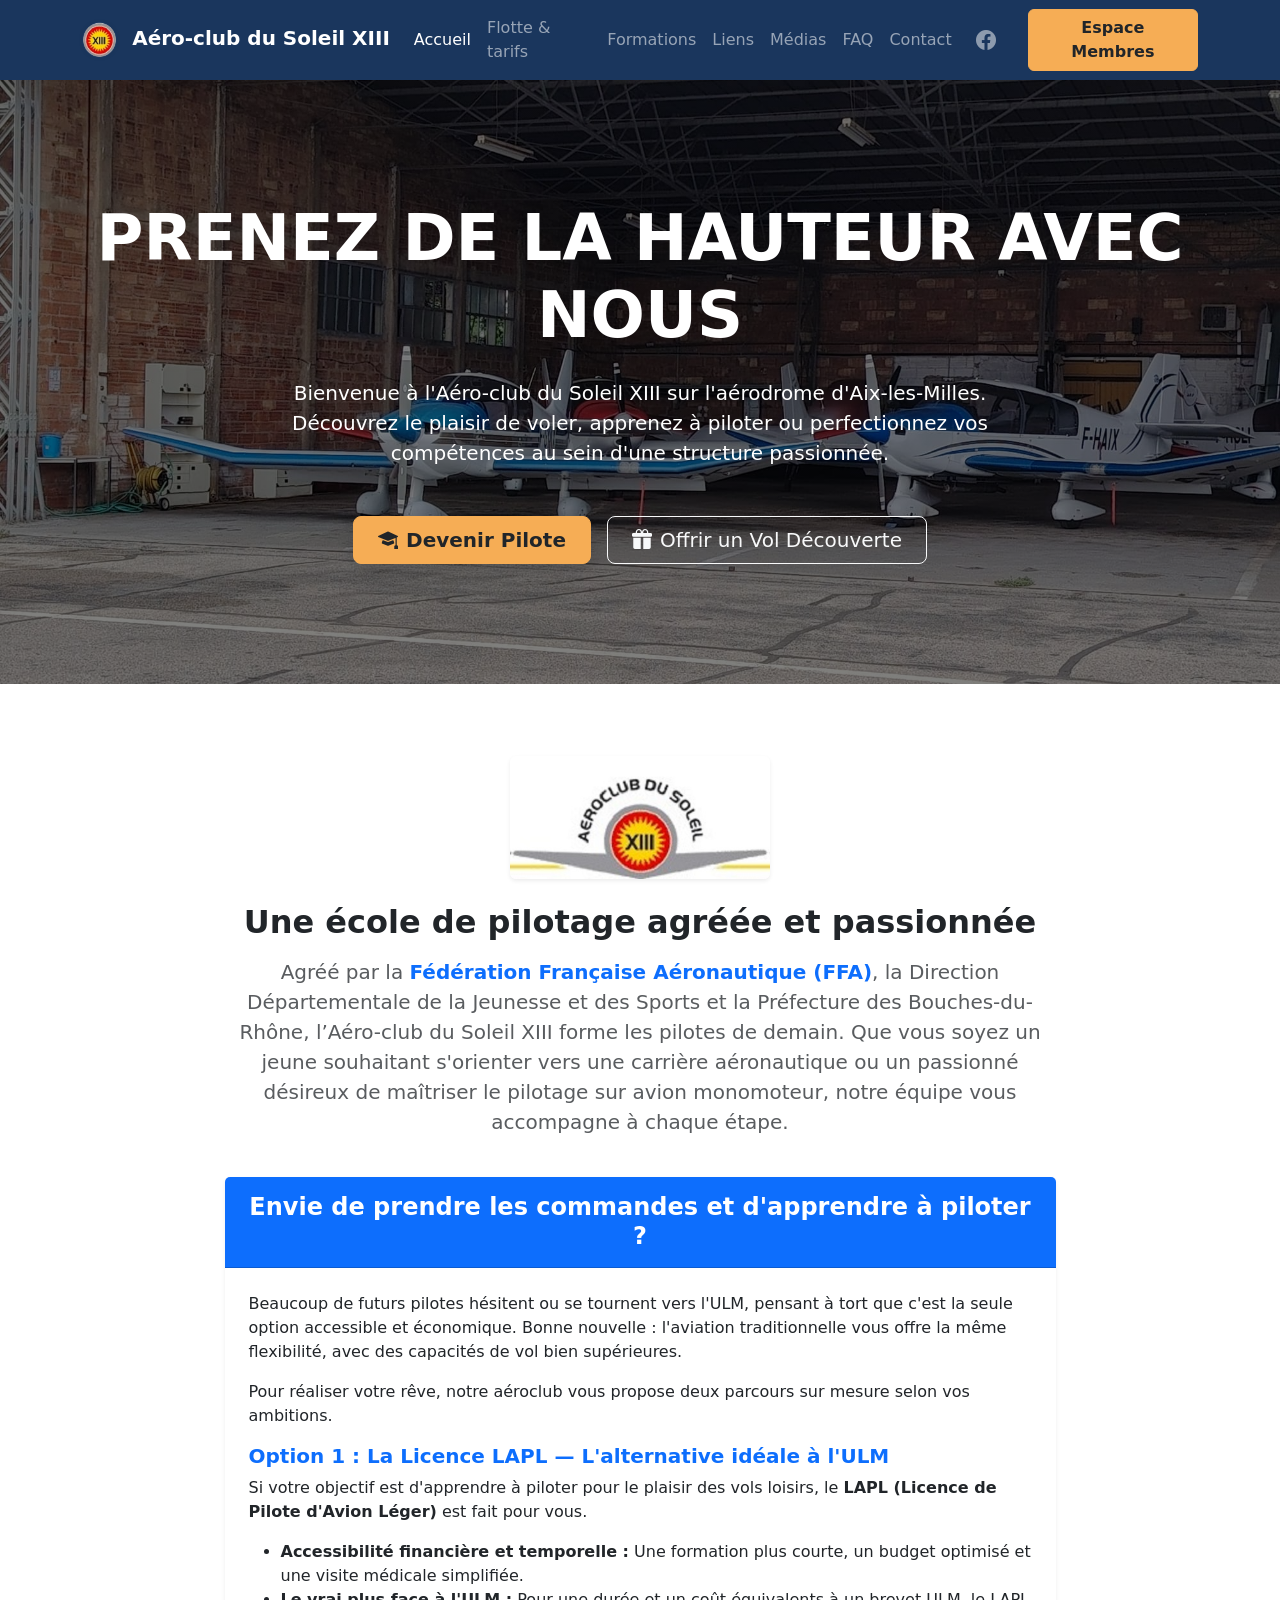
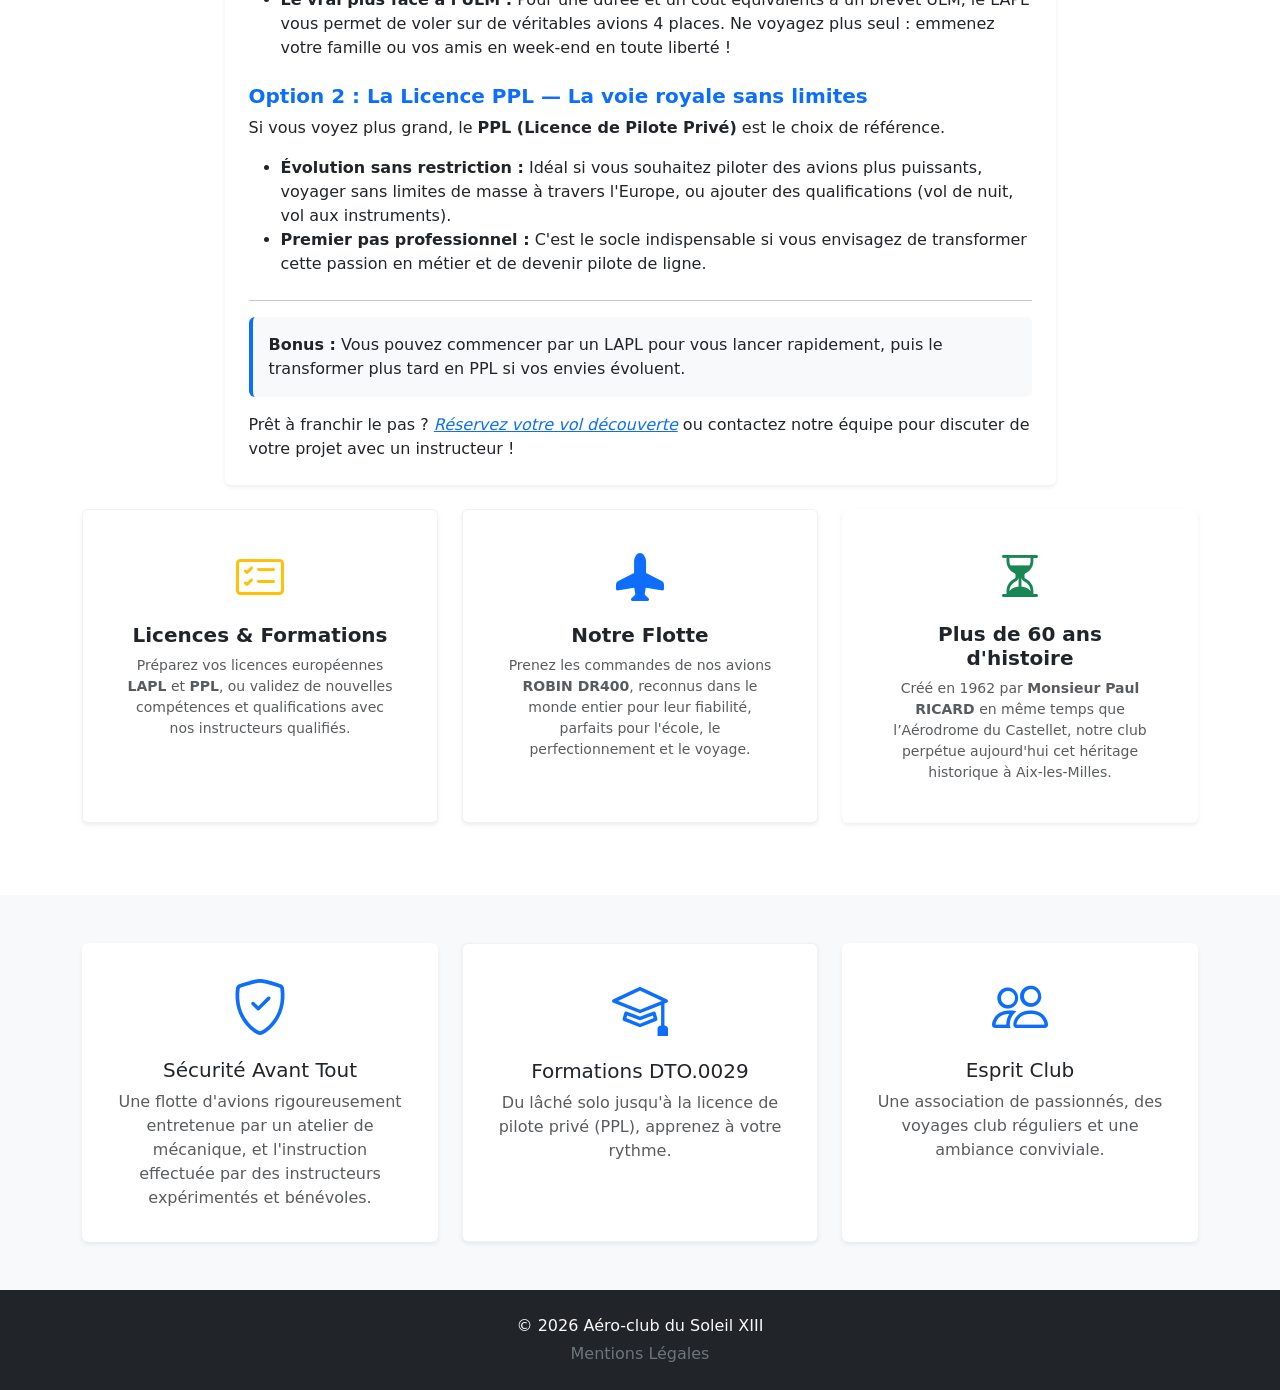
==== commit 8af3af3e: "maj photo" ====
--- a/index.html
+++ b/index.html
@@ -55,7 +55,7 @@
 
   <!-- HERO SECTION : Grand visuel d'accueil court et percutant -->
   <header class="bg-dark text-white text-center py-5"
-    style="background: linear-gradient(rgba(0, 0, 0, 0.5), rgba(0, 0, 0, 0.5)), url('assets/img/aerodrome.gif') no-repeat center center/cover;">
+    style="background: linear-gradient(rgba(0, 0, 0, 0.5), rgba(0, 0, 0, 0.5)), url('assets/img/hangar.jpeg') no-repeat center center/cover;">
     <div class="container py-5 my-lg-4">
       <h1 class="display-3 fw-bold text-uppercase tracking-wide">Prenez de la hauteur avec nous</h1>
       <p class="lead my-4 mx-auto" style="max-width: 700px;">
@@ -151,7 +151,10 @@
                 le transformer plus tard en PPL si vos envies évoluent.</p>
             </blockquote>
 
-            <p class="mb-0">Prêt à franchir le pas ? <a href="#infoVolDecouverte" data-bs-toggle="collapse" role="button" aria-expanded="false" aria-controls="infoVolDecouverte" class="text-primary text-decoration-underline" style="cursor: pointer;"><em>Réservez votre vol découverte</em></a> ou contactez notre équipe
+            <p class="mb-0">Prêt à franchir le pas ? <a href="#infoVolDecouverte" data-bs-toggle="collapse"
+                role="button" aria-expanded="false" aria-controls="infoVolDecouverte"
+                class="text-primary text-decoration-underline" style="cursor: pointer;"><em>Réservez votre vol
+                  découverte</em></a> ou contactez notre équipe
               pour
               discuter de votre projet avec un instructeur !</p>
 
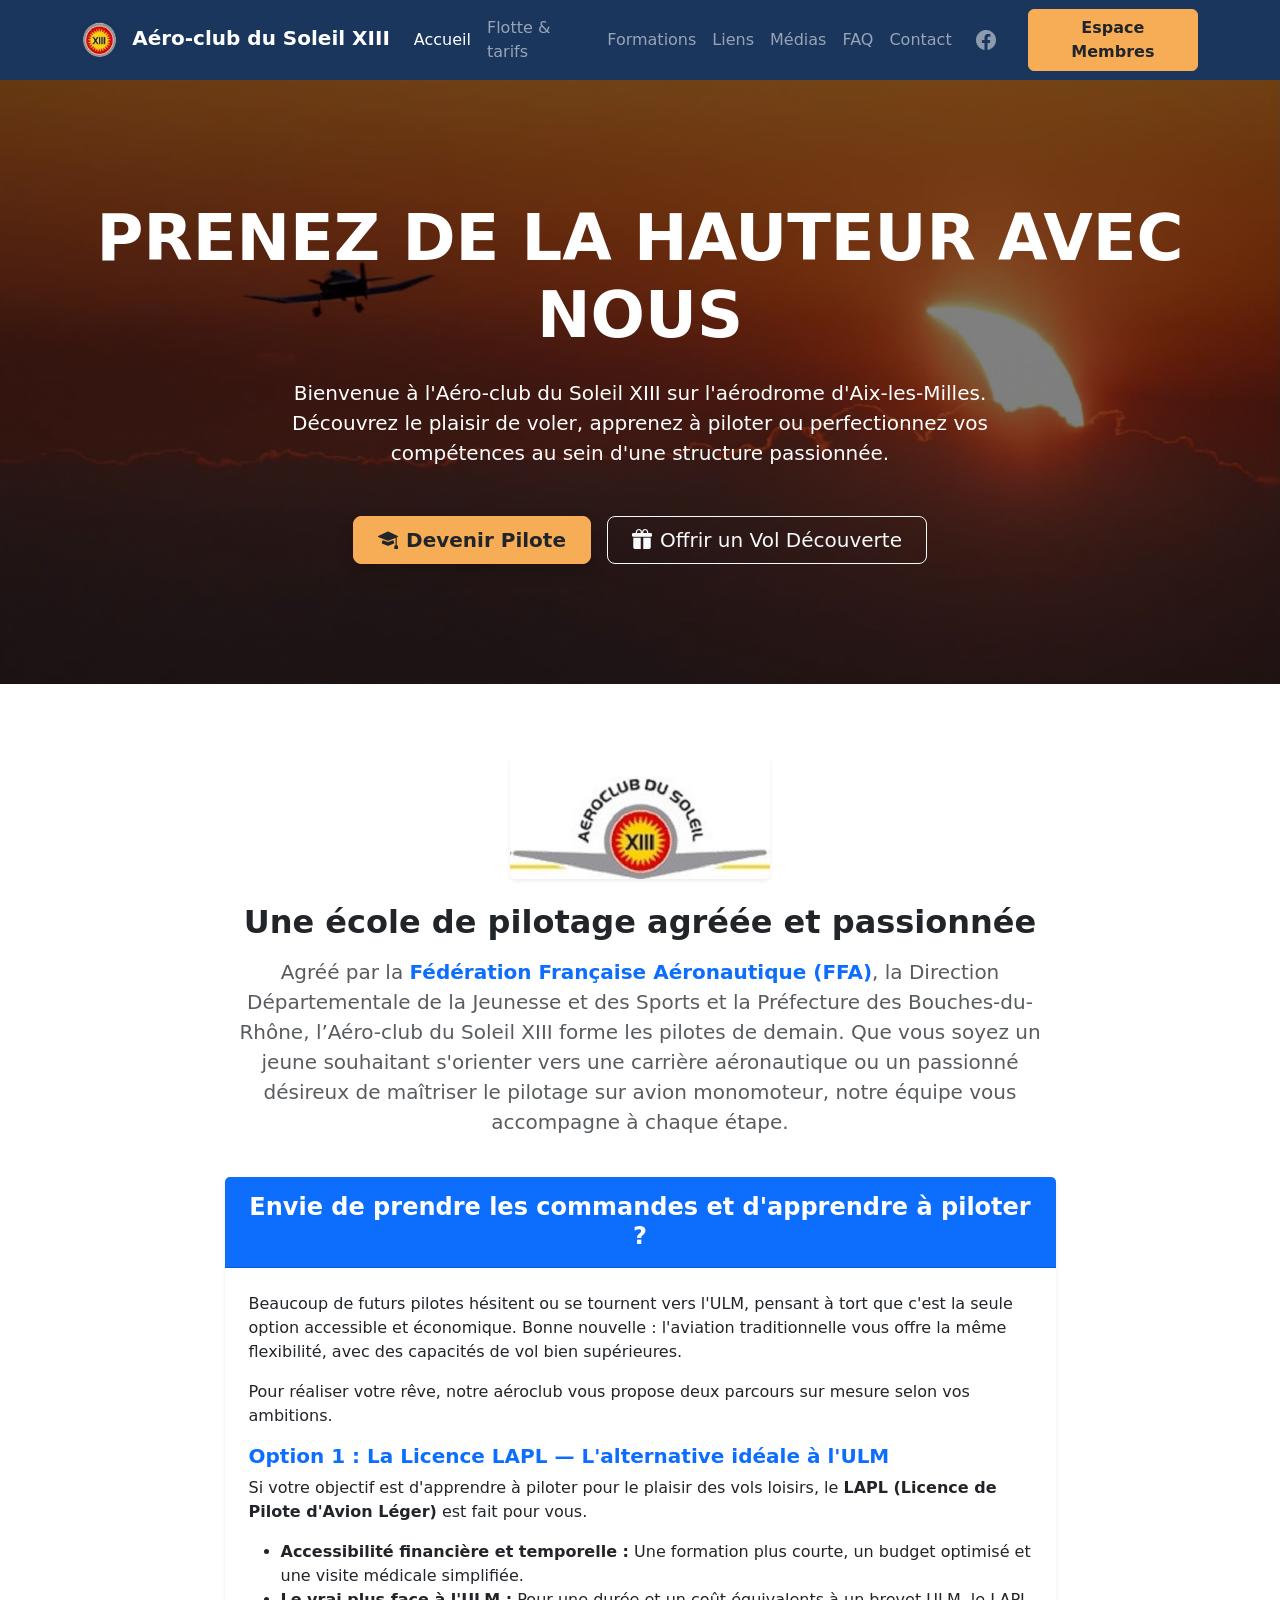
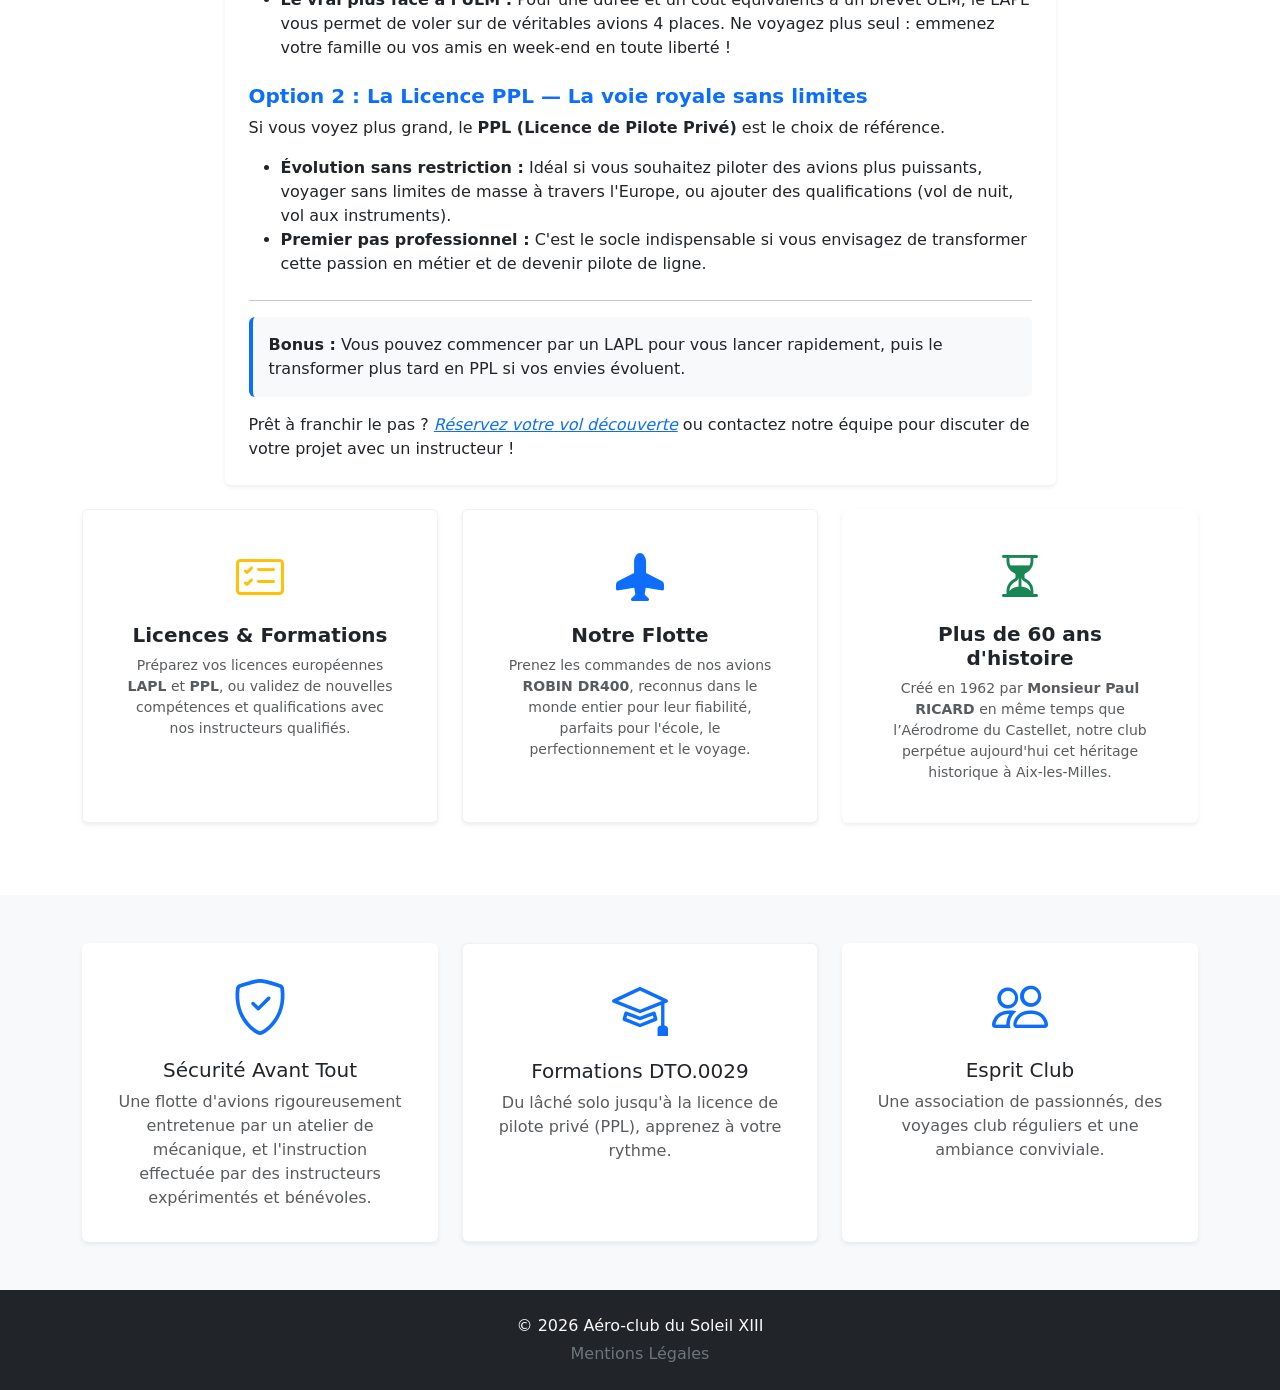
==== commit bf565c2e: "photo index" ====
--- a/index.html
+++ b/index.html
@@ -54,8 +54,8 @@
   </nav>
 
   <!-- HERO SECTION : Grand visuel d'accueil court et percutant -->
-  <header class="bg-dark text-white text-center py-5"
-    style="background: linear-gradient(rgba(0, 0, 0, 0.5), rgba(0, 0, 0, 0.5)), url('assets/img/hangar.jpeg') no-repeat center center/cover;">
+  <header id="hero-header" class="bg-dark text-white text-center py-5"
+    style="background: linear-gradient(rgba(0, 0, 0, 0.5), rgba(0, 0, 0, 0.5)), url('assets/img/accueil.jpeg') no-repeat center center/cover; transition: background-image 1s ease-in-out;">
     <div class="container py-5 my-lg-4">
       <h1 class="display-3 fw-bold text-uppercase tracking-wide">Prenez de la hauteur avec nous</h1>
       <p class="lead my-4 mx-auto" style="max-width: 700px;">
@@ -282,6 +282,8 @@
 
   <!-- Bootstrap JS -->
   <script src="https://cdn.jsdelivr.net/npm/bootstrap@5.3.3/dist/js/bootstrap.bundle.min.js"></script>
+  <!-- Main JS -->
+  <script src="js/main.js"></script>
 
 </body>
 
